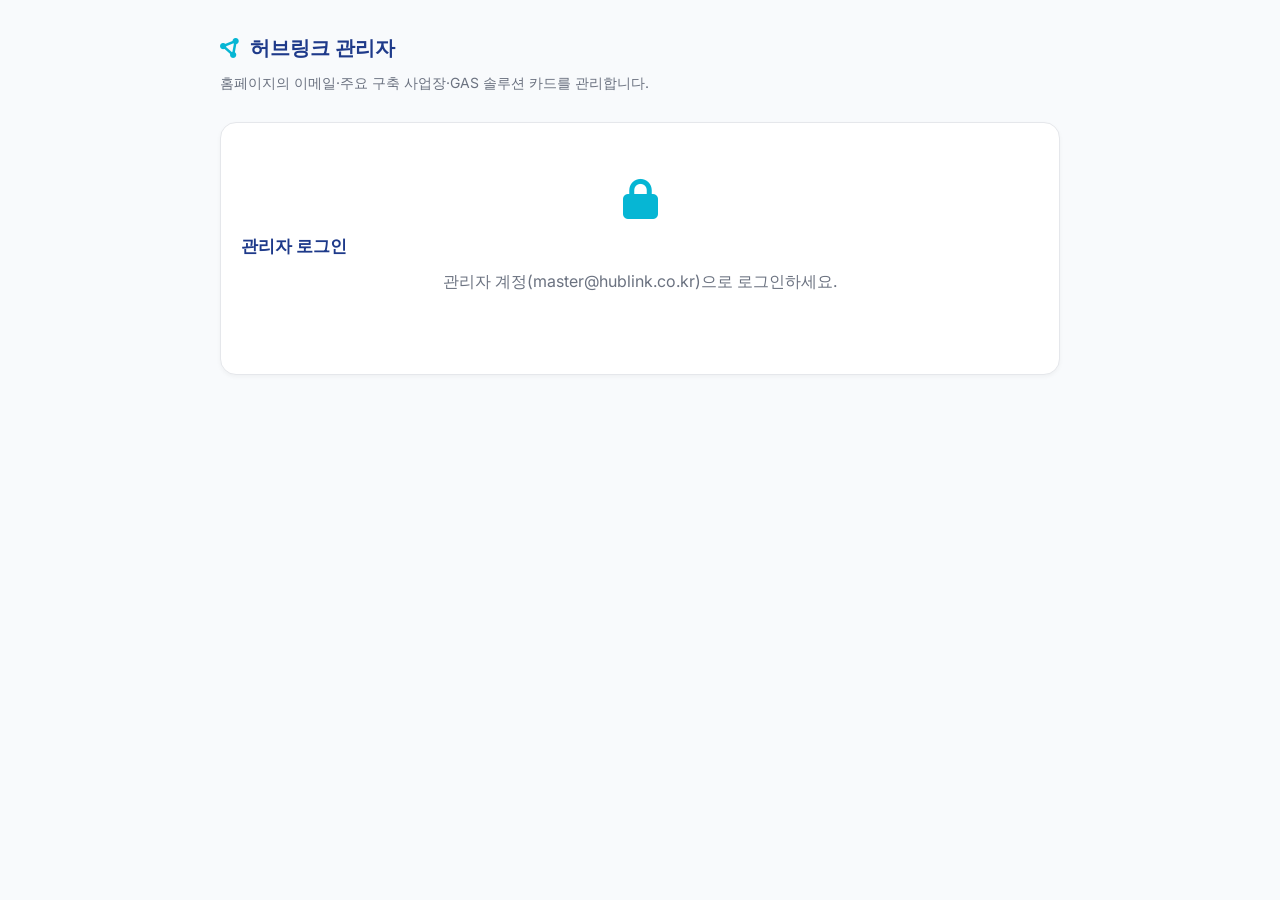
==== admin.html @ 60235cfe "Add files via upload" ====
<!DOCTYPE html>
<html lang="ko">
<head>
<meta charset="UTF-8">
<meta name="viewport" content="width=device-width, initial-scale=1.0">
<meta name="robots" content="noindex, nofollow">
<title>허브링크 관리자</title>
<link rel="stylesheet" href="https://cdn.jsdelivr.net/npm/@fortawesome/fontawesome-free@6.4.0/css/all.min.css">
<link rel="preconnect" href="https://fonts.googleapis.com">
<link href="https://fonts.googleapis.com/css2?family=Inter:wght@400;500;600;700&display=swap" rel="stylesheet">
<style>
  :root{
    --navy:#1E3A8A; --cyan:#06B6D4; --green:#10B981; --red:#E31937;
    --gray:#6B7280; --light:#F3F4F6; --line:#E5E7EB; --dark:#111827;
  }
  *{box-sizing:border-box}
  body{margin:0;font-family:'Inter',-apple-system,'Segoe UI',sans-serif;background:#F8FAFC;color:var(--dark);line-height:1.6}
  .wrap{max-width:880px;margin:0 auto;padding:32px 20px 80px}
  .topbar{display:flex;align-items:center;justify-content:space-between;gap:16px;flex-wrap:wrap;margin-bottom:8px}
  .brand{display:flex;align-items:center;gap:10px;font-weight:700;font-size:20px;color:var(--navy)}
  .brand i{color:var(--cyan)}
  .sub{color:var(--gray);font-size:14px;margin:0 0 28px}
  .userbox{display:flex;align-items:center;gap:10px;font-size:14px;color:var(--gray)}
  .userbox b{color:var(--navy)}
  .btn{border:none;border-radius:10px;padding:11px 20px;font-size:15px;font-weight:600;cursor:pointer;font-family:inherit;transition:all .2s}
  .btn-primary{background:linear-gradient(135deg,var(--navy),var(--cyan));color:#fff}
  .btn-primary:disabled{opacity:.5;cursor:not-allowed}
  .btn-ghost{background:#fff;border:1px solid var(--line);color:var(--gray)}
  .btn-add{background:var(--light);color:var(--navy);font-size:14px;padding:9px 16px}
  .card{background:#fff;border:1px solid var(--line);border-radius:16px;padding:24px;margin-bottom:20px;box-shadow:0 2px 4px rgba(0,0,0,.04)}
  .card h2{font-size:17px;margin:0 0 4px;color:var(--navy);display:flex;align-items:center;gap:8px}
  .card .hint{font-size:13px;color:var(--gray);margin:0 0 18px}
  label.field{display:block;font-size:13px;font-weight:600;color:var(--gray);margin-bottom:6px}
  input,select{width:100%;padding:10px 12px;border:1px solid var(--line);border-radius:9px;font-size:14px;font-family:inherit}
  input:focus,select:focus{outline:none;border-color:var(--cyan)}
  .row{display:grid;gap:8px;align-items:center;margin-bottom:10px}
  .row.sites{grid-template-columns:1.2fr 1fr 1.4fr 44px}
  .row.sols{grid-template-columns:1fr 0.9fr 1.8fr 0.9fr 44px}
  .del{background:#FEF2F2;border:none;border-radius:9px;color:var(--red);cursor:pointer;height:40px;font-size:15px}
  .del:hover{background:#FEE2E2}
  .rowhead{font-size:12px;color:var(--gray);font-weight:600;margin-bottom:4px}
  .actions{display:flex;gap:12px;align-items:center;position:sticky;bottom:0;background:#F8FAFC;padding:16px 0}
  #toast{font-size:14px;font-weight:600}
  #toast.ok{color:var(--green)} #toast.err{color:var(--red)}
  .gate{text-align:center;padding:56px 20px}
  .gate i{font-size:40px;color:var(--cyan);margin-bottom:14px}
  .gate h2{margin:0 0 8px;color:var(--navy)}
  .gate p{color:var(--gray);margin:0 0 24px}
  #gbtn{display:flex;justify-content:center}
  .denied{color:var(--red);font-weight:600;margin-top:16px}
  .hidden{display:none!important}
  @media(max-width:640px){
    .row.sites,.row.sols{grid-template-columns:1fr 1fr;}
    .row .del{grid-column:1 / -1}
    .rowhead{display:none}
  }
</style>
</head>
<body>
<div class="wrap">

  <div class="topbar">
    <div class="brand"><i class="fas fa-circle-nodes"></i> 허브링크 관리자</div>
    <div id="userbox" class="userbox hidden">
      <span><b id="userEmail"></b> 로그인됨</span>
      <button class="btn btn-ghost" onclick="signOut()">로그아웃</button>
    </div>
  </div>
  <p class="sub">홈페이지의 이메일·주요 구축 사업장·GAS 솔루션 카드를 관리합니다.</p>

  <!-- 로그인 게이트 -->
  <div id="gate" class="card gate">
    <i class="fas fa-lock"></i>
    <h2>관리자 로그인</h2>
    <p>관리자 계정(master@hublink.co.kr)으로 로그인하세요.</p>
    <div id="gbtn"></div>
    <div id="denied" class="denied hidden"></div>
  </div>

  <!-- 편집 영역 -->
  <div id="editor" class="hidden">

    <div class="card">
      <h2><i class="fas fa-envelope"></i> 홈페이지 이메일</h2>
      <p class="hint">상담 신청 알림이 도착하고, 홈페이지에 표기되는 대표 이메일입니다.</p>
      <label class="field">대표 이메일</label>
      <input id="emailInput" type="email" placeholder="name@hublink.kr" oninput="config.contactEmail=this.value">
    </div>

    <div class="card">
      <h2><i class="fas fa-building"></i> 주요 구축 사업장</h2>
      <p class="hint">목록을 추가·수정·삭제할 수 있습니다.</p>
      <div class="row sites rowhead"><span>사업장명</span><span>위치</span><span>비고</span><span></span></div>
      <div id="sites"></div>
      <button class="btn btn-add" onclick="addSite()"><i class="fas fa-plus"></i> 사업장 추가</button>
    </div>

    <div class="card">
      <h2><i class="fas fa-diagram-project"></i> GAS 솔루션 카드</h2>
      <p class="hint">공개 홈페이지에 노출할 항목만 두세요. (내부·민감 시스템은 제외 권장)</p>
      <div class="row sols rowhead"><span>제목</span><span>규모</span><span>설명</span><span>상태</span><span></span></div>
      <div id="sols"></div>
      <button class="btn btn-add" onclick="addSol()"><i class="fas fa-plus"></i> 솔루션 추가</button>
    </div>

    <div class="actions">
      <button id="saveBtn" class="btn btn-primary" onclick="saveConfig()">변경사항 저장</button>
      <span id="toast"></span>
    </div>
  </div>

</div>

<script src="https://accounts.google.com/gsi/client" async defer></script>
<script>
  // ===== 설정 =====
  const GAS_ENDPOINT = 'https://script.google.com/macros/s/AKfycbz6bBzHs0YgwopFeIWT5F69kx0Oma1w7MJjR3wjXWawMe6vfWx0I9WoaSUqsnNAfWrFGw/exec';
  const CLIENT_ID    = '여기에_OAuth_클라이언트_ID.apps.googleusercontent.com';
  const ADMIN_EMAIL  = 'master@hublink.co.kr';

  let idToken = null;
  let config  = { contactEmail:'', sites:[], gasSolutions:[] };

  // ===== Google 로그인 =====
  window.addEventListener('load', initGsi);
  function initGsi(){
    if(!window.google || !google.accounts || !google.accounts.id){ return setTimeout(initGsi,200); }
    google.accounts.id.initialize({ client_id: CLIENT_ID, callback: onCredential });
    google.accounts.id.renderButton(document.getElementById('gbtn'),
      { theme:'outline', size:'large', text:'signin_with', locale:'ko', width:260 });
  }

  function onCredential(resp){
    idToken = resp.credential;
    let payload;
    try { payload = decodeJwt(idToken); } catch(e){ return showDenied('(토큰 해석 실패)'); }
    if(payload.email !== ADMIN_EMAIL){ return showDenied(payload.email || '알 수 없음'); }
    document.getElementById('gate').classList.add('hidden');
    document.getElementById('editor').classList.remove('hidden');
    document.getElementById('userbox').classList.remove('hidden');
    document.getElementById('userEmail').textContent = payload.email;
    loadConfig();
  }

  function showDenied(email){
    const d = document.getElementById('denied');
    d.textContent = '권한이 없는 계정입니다: ' + email;
    d.classList.remove('hidden');
  }

  function signOut(){
    idToken = null;
    if(window.google && google.accounts) google.accounts.id.disableAutoSelect();
    location.reload();
  }

  function decodeJwt(t){
    const b = t.split('.')[1].replace(/-/g,'+').replace(/_/g,'/');
    const json = decodeURIComponent(atob(b).split('').map(function(c){
      return '%' + ('00' + c.charCodeAt(0).toString(16)).slice(-2);
    }).join(''));
    return JSON.parse(json);
  }

  // ===== 설정 불러오기 (JSONP) =====
  function jsonpConfig(){
    return new Promise(function(resolve,reject){
      const cb = '__cfg_' + Date.now();
      const s = document.createElement('script');
      const timer = setTimeout(function(){ cleanup(); reject(new Error('timeout')); }, 8000);
      function cleanup(){ clearTimeout(timer); delete window[cb]; s.remove(); }
      window[cb] = function(res){ cleanup(); resolve(res && res.config ? res.config : null); };
      s.src = GAS_ENDPOINT + '?callback=' + cb + '&_=' + Date.now();
      s.onerror = function(){ cleanup(); reject(new Error('network')); };
      document.body.appendChild(s);
    });
  }

  function loadConfig(){
    toast('불러오는 중…','');
    jsonpConfig().then(function(cfg){
      config = normalize(cfg);
      renderAll();
      toast('','');
    }).catch(function(){ toast('설정을 불러오지 못했습니다','err'); });
  }

  function normalize(cfg){
    cfg = cfg || {};
    return {
      contactEmail: cfg.contactEmail || '',
      sites: Array.isArray(cfg.sites) ? cfg.sites : [],
      gasSolutions: Array.isArray(cfg.gasSolutions) ? cfg.gasSolutions : []
    };
  }

  // ===== 렌더링 =====
  function esc(v){ return String(v==null?'':v).replace(/&/g,'&amp;').replace(/"/g,'&quot;').replace(/</g,'&lt;'); }

  function renderAll(){
    document.getElementById('emailInput').value = config.contactEmail || '';
    renderSites();
    renderSols();
  }

  function renderSites(){
    document.getElementById('sites').innerHTML = config.sites.map(function(s,i){
      return '<div class="row sites">' +
        '<input value="'+esc(s.name)+'" placeholder="사업장명" oninput="upd(\'sites\','+i+',\'name\',this.value)">' +
        '<input value="'+esc(s.location)+'" placeholder="위치" oninput="upd(\'sites\','+i+',\'location\',this.value)">' +
        '<input value="'+esc(s.note)+'" placeholder="비고" oninput="upd(\'sites\','+i+',\'note\',this.value)">' +
        '<button class="del" onclick="del(\'sites\','+i+')" aria-label="삭제"><i class="fas fa-trash"></i></button>' +
      '</div>';
    }).join('');
  }

  function renderSols(){
    document.getElementById('sols').innerHTML = config.gasSolutions.map(function(g,i){
      return '<div class="row sols">' +
        '<input value="'+esc(g.title)+'" placeholder="제목" oninput="upd(\'gasSolutions\','+i+',\'title\',this.value)">' +
        '<input value="'+esc(g.count)+'" placeholder="예: 6개 시스템" oninput="upd(\'gasSolutions\','+i+',\'count\',this.value)">' +
        '<input value="'+esc(g.desc)+'" placeholder="설명" oninput="upd(\'gasSolutions\','+i+',\'desc\',this.value)">' +
        '<input value="'+esc(g.status)+'" placeholder="예: 운영중" oninput="upd(\'gasSolutions\','+i+',\'status\',this.value)">' +
        '<button class="del" onclick="del(\'gasSolutions\','+i+')" aria-label="삭제"><i class="fas fa-trash"></i></button>' +
      '</div>';
    }).join('');
  }

  // ===== 편집 핸들러 =====
  function upd(field,i,key,val){ config[field][i][key] = val; }
  function del(field,i){ config[field].splice(i,1); field==='sites'?renderSites():renderSols(); }
  function addSite(){ config.sites.push({name:'',location:'',note:''}); renderSites(); }
  function addSol(){ config.gasSolutions.push({title:'',count:'',desc:'',status:'운영중'}); renderSols(); }

  // ===== 저장 (no-cors POST → 재조회로 검증) =====
  function saveConfig(){
    if(!idToken){ return toast('로그인이 필요합니다','err'); }
    const btn = document.getElementById('saveBtn');
    btn.disabled = true; toast('저장 중…','');
    const body = new URLSearchParams({
      action:'adminSave', idToken: idToken, config: JSON.stringify(config)
    });
    fetch(GAS_ENDPOINT, { method:'POST', mode:'no-cors', body: body })
      .then(function(){ return new Promise(function(r){ setTimeout(r,1300); }); })
      .then(jsonpConfig)
      .then(function(fresh){
        fresh = normalize(fresh);
        const ok = fresh.contactEmail === (config.contactEmail||'')
          && fresh.sites.length === config.sites.length
          && fresh.gasSolutions.length === config.gasSolutions.length;
        toast(ok ? '저장되었습니다 ✓' : '저장 확인 실패 — 권한/네트워크를 확인하세요', ok?'ok':'err');
      })
      .catch(function(){ toast('전송 오류가 발생했습니다','err'); })
      .finally(function(){ btn.disabled = false; });
  }

  function toast(msg,cls){
    const t = document.getElementById('toast');
    t.textContent = msg; t.className = cls || '';
  }
</script>
</body>
</html>
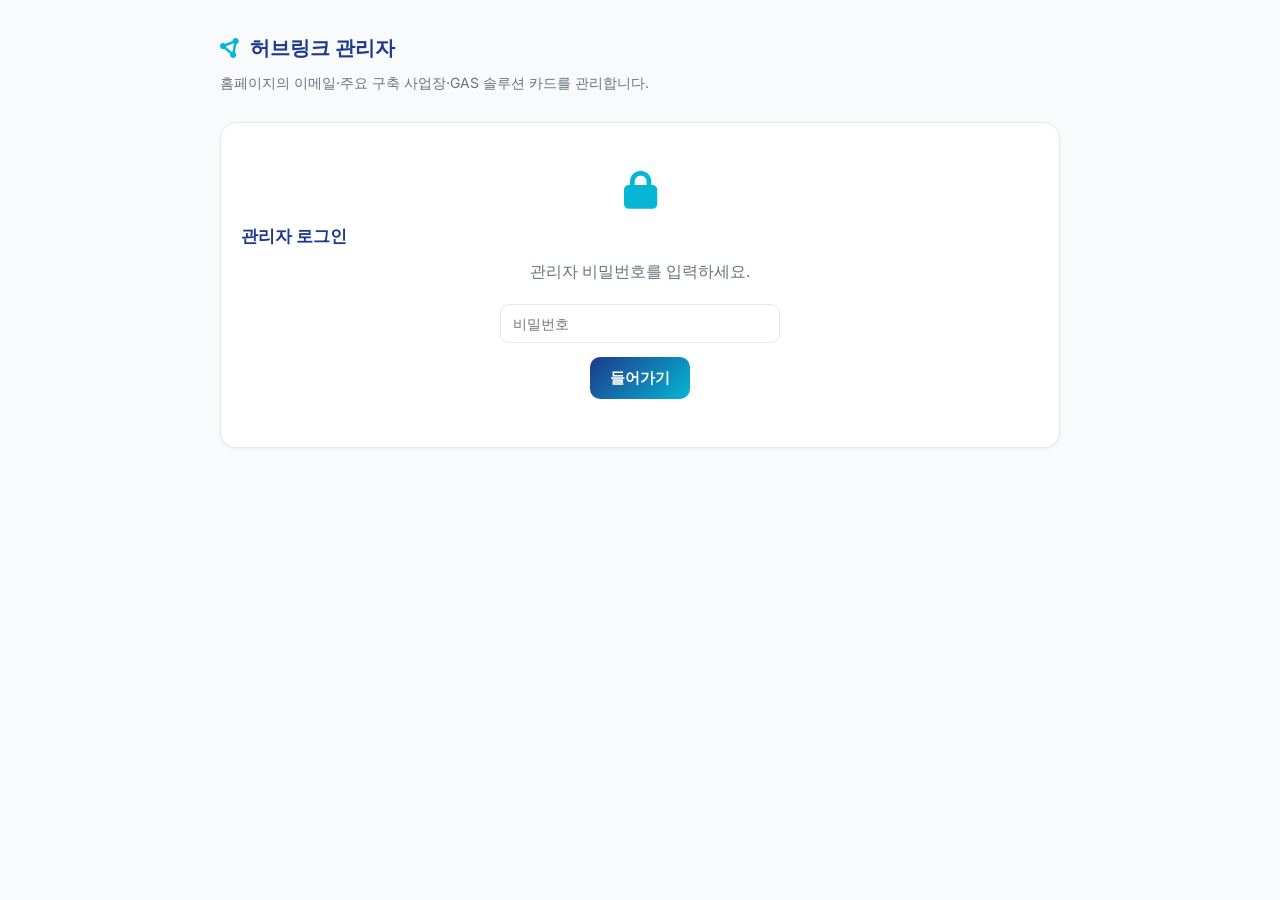
==== commit a5d475ba: "Add files via upload" ====
--- a/admin.html
+++ b/admin.html
@@ -21,7 +21,6 @@
   .brand i{color:var(--cyan)}
   .sub{color:var(--gray);font-size:14px;margin:0 0 28px}
   .userbox{display:flex;align-items:center;gap:10px;font-size:14px;color:var(--gray)}
-  .userbox b{color:var(--navy)}
   .btn{border:none;border-radius:10px;padding:11px 20px;font-size:15px;font-weight:600;cursor:pointer;font-family:inherit;transition:all .2s}
   .btn-primary{background:linear-gradient(135deg,var(--navy),var(--cyan));color:#fff}
   .btn-primary:disabled{opacity:.5;cursor:not-allowed}
@@ -42,12 +41,12 @@
   .actions{display:flex;gap:12px;align-items:center;position:sticky;bottom:0;background:#F8FAFC;padding:16px 0}
   #toast{font-size:14px;font-weight:600}
   #toast.ok{color:var(--green)} #toast.err{color:var(--red)}
-  .gate{text-align:center;padding:56px 20px}
-  .gate i{font-size:40px;color:var(--cyan);margin-bottom:14px}
+  .gate{text-align:center;padding:48px 20px}
+  .gate i{font-size:38px;color:var(--cyan);margin-bottom:14px}
   .gate h2{margin:0 0 8px;color:var(--navy)}
-  .gate p{color:var(--gray);margin:0 0 24px}
-  #gbtn{display:flex;justify-content:center}
-  .denied{color:var(--red);font-weight:600;margin-top:16px}
+  .gate p{color:var(--gray);margin:0 0 20px}
+  .gate input{max-width:280px;margin:0 auto 14px}
+  .denied{color:var(--red);font-weight:600;margin-top:14px}
   .hidden{display:none!important}
   @media(max-width:640px){
     .row.sites,.row.sols{grid-template-columns:1fr 1fr;}
@@ -62,19 +61,20 @@
   <div class="topbar">
     <div class="brand"><i class="fas fa-circle-nodes"></i> 허브링크 관리자</div>
     <div id="userbox" class="userbox hidden">
-      <span><b id="userEmail"></b> 로그인됨</span>
-      <button class="btn btn-ghost" onclick="signOut()">로그아웃</button>
+      <span>관리자 모드</span>
+      <button class="btn btn-ghost" onclick="lock()">잠금</button>
     </div>
   </div>
   <p class="sub">홈페이지의 이메일·주요 구축 사업장·GAS 솔루션 카드를 관리합니다.</p>
 
-  <!-- 로그인 게이트 -->
+  <!-- 비밀번호 게이트 -->
   <div id="gate" class="card gate">
     <i class="fas fa-lock"></i>
     <h2>관리자 로그인</h2>
-    <p>관리자 계정(master@hublink.co.kr)으로 로그인하세요.</p>
-    <div id="gbtn"></div>
-    <div id="denied" class="denied hidden"></div>
+    <p>관리자 비밀번호를 입력하세요.</p>
+    <input id="passInput" type="password" placeholder="비밀번호" onkeydown="if(event.key==='Enter')enter()">
+    <div><button class="btn btn-primary" onclick="enter()">들어가기</button></div>
+    <div id="gateMsg" class="denied hidden"></div>
   </div>
 
   <!-- 편집 영역 -->
@@ -111,58 +111,29 @@
 
 </div>
 
-<script src="https://accounts.google.com/gsi/client" async defer></script>
 <script>
   // ===== 설정 =====
   const GAS_ENDPOINT = 'https://script.google.com/macros/s/AKfycbz6bBzHs0YgwopFeIWT5F69kx0Oma1w7MJjR3wjXWawMe6vfWx0I9WoaSUqsnNAfWrFGw/exec';
-  const CLIENT_ID    = '여기에_OAuth_클라이언트_ID.apps.googleusercontent.com';
-  const ADMIN_EMAIL  = 'master@hublink.co.kr';
-
-  let idToken = null;
-  let config  = { contactEmail:'', sites:[], gasSolutions:[] };
-
-  // ===== Google 로그인 =====
-  window.addEventListener('load', initGsi);
-  function initGsi(){
-    if(!window.google || !google.accounts || !google.accounts.id){ return setTimeout(initGsi,200); }
-    google.accounts.id.initialize({ client_id: CLIENT_ID, callback: onCredential });
-    google.accounts.id.renderButton(document.getElementById('gbtn'),
-      { theme:'outline', size:'large', text:'signin_with', locale:'ko', width:260 });
-  }
-
-  function onCredential(resp){
-    idToken = resp.credential;
-    let payload;
-    try { payload = decodeJwt(idToken); } catch(e){ return showDenied('(토큰 해석 실패)'); }
-    if(payload.email !== ADMIN_EMAIL){ return showDenied(payload.email || '알 수 없음'); }
+
+  let adminPass = '';
+  let config = { contactEmail:'', sites:[], gasSolutions:[] };
+
+  // ===== 게이트 =====
+  function enter(){
+    const v = document.getElementById('passInput').value;
+    if(!v){ return gateMsg('비밀번호를 입력하세요'); }
+    adminPass = v;
     document.getElementById('gate').classList.add('hidden');
     document.getElementById('editor').classList.remove('hidden');
     document.getElementById('userbox').classList.remove('hidden');
-    document.getElementById('userEmail').textContent = payload.email;
     loadConfig();
   }
-
-  function showDenied(email){
-    const d = document.getElementById('denied');
-    d.textContent = '권한이 없는 계정입니다: ' + email;
-    d.classList.remove('hidden');
-  }
-
-  function signOut(){
-    idToken = null;
-    if(window.google && google.accounts) google.accounts.id.disableAutoSelect();
-    location.reload();
-  }
-
-  function decodeJwt(t){
-    const b = t.split('.')[1].replace(/-/g,'+').replace(/_/g,'/');
-    const json = decodeURIComponent(atob(b).split('').map(function(c){
-      return '%' + ('00' + c.charCodeAt(0).toString(16)).slice(-2);
-    }).join(''));
-    return JSON.parse(json);
-  }
-
-  // ===== 설정 불러오기 (JSONP) =====
+  function lock(){ adminPass=''; location.reload(); }
+  function gateMsg(m){
+    const d=document.getElementById('gateMsg'); d.textContent=m; d.classList.remove('hidden');
+  }
+
+  // ===== 설정 불러오기 (JSONP, 인증 불필요) =====
   function jsonpConfig(){
     return new Promise(function(resolve,reject){
       const cb = '__cfg_' + Date.now();
@@ -179,9 +150,7 @@
   function loadConfig(){
     toast('불러오는 중…','');
     jsonpConfig().then(function(cfg){
-      config = normalize(cfg);
-      renderAll();
-      toast('','');
+      config = normalize(cfg); renderAll(); toast('','');
     }).catch(function(){ toast('설정을 불러오지 못했습니다','err'); });
   }
 
@@ -199,8 +168,7 @@
 
   function renderAll(){
     document.getElementById('emailInput').value = config.contactEmail || '';
-    renderSites();
-    renderSols();
+    renderSites(); renderSols();
   }
 
   function renderSites(){
@@ -234,11 +202,11 @@
 
   // ===== 저장 (no-cors POST → 재조회로 검증) =====
   function saveConfig(){
-    if(!idToken){ return toast('로그인이 필요합니다','err'); }
+    if(!adminPass){ return toast('비밀번호가 필요합니다','err'); }
     const btn = document.getElementById('saveBtn');
     btn.disabled = true; toast('저장 중…','');
     const body = new URLSearchParams({
-      action:'adminSave', idToken: idToken, config: JSON.stringify(config)
+      action:'adminSave', pass: adminPass, config: JSON.stringify(config)
     });
     fetch(GAS_ENDPOINT, { method:'POST', mode:'no-cors', body: body })
       .then(function(){ return new Promise(function(r){ setTimeout(r,1300); }); })
@@ -248,16 +216,15 @@
         const ok = fresh.contactEmail === (config.contactEmail||'')
           && fresh.sites.length === config.sites.length
           && fresh.gasSolutions.length === config.gasSolutions.length;
-        toast(ok ? '저장되었습니다 ✓' : '저장 확인 실패 — 권한/네트워크를 확인하세요', ok?'ok':'err');
+        toast(ok ? '저장되었습니다 ✓' : '저장 실패 — 비밀번호 또는 네트워크를 확인하세요', ok?'ok':'err');
       })
       .catch(function(){ toast('전송 오류가 발생했습니다','err'); })
       .finally(function(){ btn.disabled = false; });
   }
 
   function toast(msg,cls){
-    const t = document.getElementById('toast');
-    t.textContent = msg; t.className = cls || '';
+    const t = document.getElementById('toast'); t.textContent = msg; t.className = cls || '';
   }
 </script>
 </body>
-</html>
+</html>
